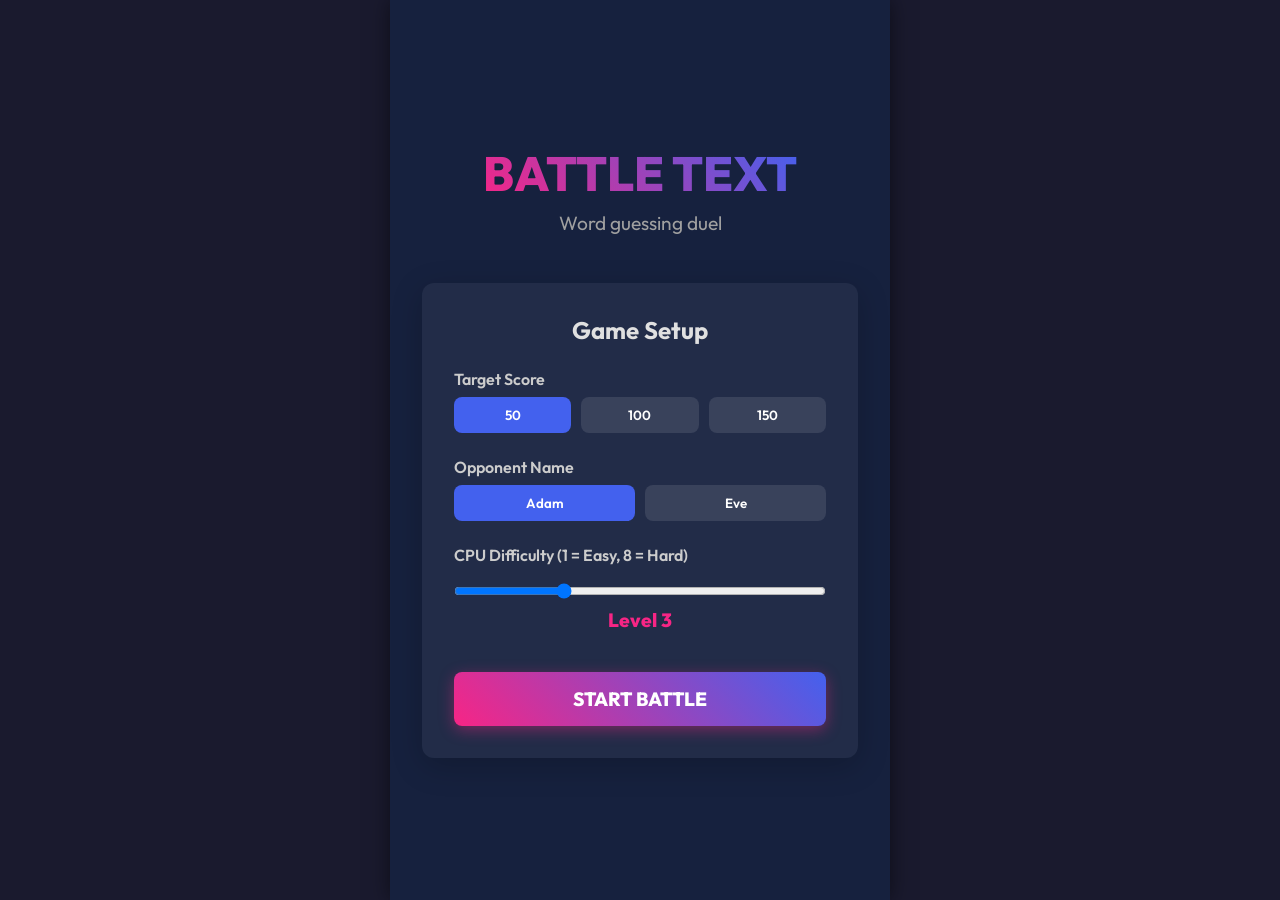
==== target/classes/static/index.html @ dd178e71 "Inital Commit" ====
<!DOCTYPE html>
<html lang="en">

<head>
    <meta charset="UTF-8">
    <meta name="viewport" content="width=device-width, initial-scale=1.0">
    <title>Battle Text</title>
    <link href="https://fonts.googleapis.com/css2?family=Outfit:wght@400;600;800&display=swap" rel="stylesheet">
    <link rel="stylesheet" href="style.css">
</head>

<body>
    <div id="app">
        <!-- Start Screen -->
        <div id="start-screen" class="screen current">
            <div class="logo-container">
                <h1>BATTLE TEXT</h1>
                <p>Word guessing duel</p>
            </div>

            <div class="settings-card">
                <h2>Game Setup</h2>
                <div class="setting-group">
                    <label>Target Score</label>
                    <div class="score-options">
                        <button class="score-btn active" data-score="50">50</button>
                        <button class="score-btn" data-score="100">100</button>
                        <button class="score-btn" data-score="150">150</button>
                    </div>
                </div>

                <div class="setting-group">
                    <label>Opponent Name</label>
                    <div class="score-options" id="cpu-options">
                        <button class="score-btn active" data-cpu="Adam">Adam</button>
                        <button class="score-btn" data-cpu="Eve">Eve</button>
                    </div>
                </div>

                <div class="setting-group">
                    <label>CPU Difficulty (1 = Easy, 8 = Hard)</label>
                    <input type="range" id="difficulty-slider" min="1" max="8" value="3">
                    <div class="difficulty-display">Level <span id="difficulty-value">3</span></div>
                </div>

                <button id="start-btn" class="primary-btn">START BATTLE</button>
            </div>
        </div>

        <!-- Game Screen -->
        <div id="game-screen" class="screen hidden">
            <!-- Top Nav -->
            <div class="top-nav">
                <button id="home-btn" class="nav-btn" title="Quit Game">🚪 Quit</button>
            </div>
            <!-- Header HUD -->
            <div class="game-header">
                <div class="player-hud human">
                    <div class="hud-avatar">👤 YOU</div>
                    <div class="hud-score" id="human-score">0</div>
                    <div class="hud-bar-container">
                        <div class="hud-bar" id="human-score-bar"></div>
                    </div>
                </div>
                <div class="vs-text">VS</div>
                <div class="player-hud cpu">
                    <div class="hud-avatar">🤖 <span id="cpu-name-display">CPU</span> (Lv <span
                            id="cpu-level-display">3</span>)</div>
                    <div class="hud-score" id="cpu-score">0</div>
                    <div class="hud-bar-container">
                        <div class="hud-bar" id="cpu-score-bar"></div>
                    </div>
                </div>
            </div>

            <!-- Chat / Play Area -->
            <div class="chat-area" id="chat-area">
                <div class="chat-placeholder">Game Started! Wait for CPU or make your first move.</div>
            </div>

            <!-- CPU Typing Indicator -->
            <div class="typing-indicator hidden" id="typing-indicator">
                <span id="typing-cpu-name">CPU</span> is typing<span>.</span><span>.</span><span>.</span>
            </div>

            <!-- Bottom Input Area -->
            <div class="input-area">
                <div class="timer-container" id="timer-container">
                    <div class="timer-bar" id="timer-bar"></div>
                </div>

                <div class="word-input-container">
                    <div class="required-letter" id="required-letter">?</div>
                    <input type="text" id="word-input" autocomplete="off" placeholder="Type your word here..." disabled>
                    <button id="submit-btn" disabled>SEND</button>
                </div>
                <div class="error-msg" id="error-msg"></div>
            </div>
        </div>

        <!-- Game Over Screen -->
        <div id="game-over-screen" class="screen hidden">
            <h1 id="game-over-title">YOU WIN!</h1>
            <p id="game-over-subtitle">Target score reached.</p>
            <div class="final-scores">
                <div class="score-box">
                    <div>YOU</div>
                    <div id="final-human-score" class="score-value">0</div>
                </div>
                <div class="score-box">
                    <div id="final-cpu-name">CPU</div>
                    <div id="final-cpu-score" class="score-value">0</div>
                </div>
            </div>
            <button id="restart-btn" class="primary-btn">PLAY AGAIN</button>
        </div>
    </div>

    <script src="app.js"></script>
</body>

</html>
---- target/classes/static/style.css ----
:root {
    --bg-color: #1a1a2e;
    --text-light: #e0e0e0;
    --primary-color: #f72585;
    /* Vibrant pink/red */
    --secondary-color: #4361ee;
    /* Vibrant blue */
    --accent-color: #4cc9f0;
    /* Light blue accent */
    --human-color: #4cc9f0;
    --cpu-color: #f72585;
    --box-bg: rgba(255, 255, 255, 0.05);
    --border-radius: 12px;
    --font-family: 'Outfit', sans-serif;
}

* {
    box-sizing: border-box;
    margin: 0;
    padding: 0;
}

body {
    font-family: var(--font-family);
    background-color: var(--bg-color);
    color: var(--text-light);
    display: flex;
    justify-content: center;
    align-items: center;
    height: 100vh;
    overflow: hidden;
}

#app {
    width: 100%;
    max-width: 500px;
    height: 100vh;
    background-color: #16213e;
    position: relative;
    box-shadow: 0 0 20px rgba(0, 0, 0, 0.5);
    display: flex;
    flex-direction: column;
}

.screen {
    position: absolute;
    top: 0;
    left: 0;
    width: 100%;
    height: 100%;
    display: flex;
    flex-direction: column;
    z-index: 10;
    background-color: #16213e;
    transition: opacity 0.3s ease, transform 0.3s ease;
}

.screen.hidden {
    opacity: 0;
    pointer-events: none;
    transform: scale(0.95);
    z-index: 1;
}

/* START SCREEN */
#start-screen {
    justify-content: center;
    align-items: center;
    padding: 2rem;
}

.logo-container {
    text-align: center;
    margin-bottom: 3rem;
}

.logo-container h1 {
    font-size: 3rem;
    font-weight: 800;
    color: #fff;
    text-transform: uppercase;
    background: linear-gradient(45deg, var(--primary-color), var(--secondary-color));
    -webkit-background-clip: text;
    -webkit-text-fill-color: transparent;
    margin-bottom: 0.5rem;
}

.logo-container p {
    font-size: 1.2rem;
    color: #a0a0a0;
}

.settings-card {
    background: var(--box-bg);
    border-radius: var(--border-radius);
    padding: 2rem;
    width: 100%;
    box-shadow: 0 8px 32px rgba(0, 0, 0, 0.2);
}

.settings-card h2 {
    margin-bottom: 1.5rem;
    text-align: center;
    font-size: 1.5rem;
}

.setting-group {
    margin-bottom: 1.5rem;
}

.setting-group label {
    display: block;
    margin-bottom: 0.5rem;
    font-weight: 600;
    color: #ccc;
}

.score-options {
    display: flex;
    gap: 10px;
}

.score-btn {
    flex: 1;
    padding: 10px;
    background: rgba(255, 255, 255, 0.1);
    border: none;
    color: white;
    font-family: var(--font-family);
    font-weight: 600;
    border-radius: 8px;
    cursor: pointer;
    transition: all 0.2s;
}

.score-btn.active,
.score-btn:hover {
    background: var(--secondary-color);
}

input[type="range"] {
    width: 100%;
    margin-top: 10px;
}

.difficulty-display {
    text-align: center;
    margin-top: 5px;
    font-weight: 800;
    font-size: 1.2rem;
    color: var(--primary-color);
}

.primary-btn {
    width: 100%;
    padding: 15px;
    background: linear-gradient(45deg, var(--primary-color), var(--secondary-color));
    color: white;
    border: none;
    border-radius: 8px;
    font-family: var(--font-family);
    font-weight: 800;
    font-size: 1.2rem;
    cursor: pointer;
    box-shadow: 0 4px 15px rgba(247, 37, 133, 0.4);
    transition: transform 0.2s, box-shadow 0.2s;
    margin-top: 1rem;
}

.primary-btn:hover {
    transform: translateY(-2px);
    box-shadow: 0 6px 20px rgba(247, 37, 133, 0.6);
}

/* GAME SCREEN */
#game-screen {
    display: flex;
    flex-direction: column;
}

.top-nav {
    padding: 10px 20px 0 20px;
    background: rgba(0, 0, 0, 0.2);
    display: flex;
    justify-content: flex-start;
}

.nav-btn {
    background: transparent;
    border: none;
    color: #ccc;
    font-size: 0.9rem;
    cursor: pointer;
    font-family: inherit;
    font-weight: 600;
    transition: color 0.2s;
    display: flex;
    align-items: center;
    gap: 5px;
}

.nav-btn:hover {
    color: #ef476f;
}

.game-header {
    display: flex;
    justify-content: space-between;
    align-items: center;
    padding: 15px 20px;
    background: rgba(0, 0, 0, 0.2);
    border-bottom: 1px solid rgba(255, 255, 255, 0.05);
}

.player-hud {
    width: 40%;
    text-align: center;
}

.player-hud.human {
    color: var(--human-color);
}

.player-hud.cpu {
    color: var(--cpu-color);
}

.hud-avatar {
    font-size: 0.9rem;
    font-weight: 600;
    margin-bottom: 5px;
    text-transform: uppercase;
}

.hud-score {
    font-size: 2.5rem;
    font-weight: 800;
    margin-bottom: 5px;
}

.hud-bar-container {
    width: 100%;
    height: 8px;
    background: rgba(255, 255, 255, 0.1);
    border-radius: 4px;
    overflow: hidden;
}

.hud-bar {
    height: 100%;
    width: 0%;
    transition: width 0.3s ease-out;
}

.human .hud-bar {
    background-color: var(--human-color);
    float: right;
}

.cpu .hud-bar {
    background-color: var(--cpu-color);
    float: left;
}

.vs-text {
    font-weight: 800;
    color: rgba(255, 255, 255, 0.3);
    font-size: 1.5rem;
}

/* CHAT AREA */
.chat-area {
    flex: 1;
    padding: 20px;
    overflow-y: auto;
    display: flex;
    flex-direction: column;
    gap: 15px;
}

.chat-placeholder {
    text-align: center;
    color: rgba(255, 255, 255, 0.3);
    margin: auto;
    font-weight: 600;
}

.chat-bubble-container {
    display: flex;
    width: 100%;
    animation: slideUp 0.3s ease forwards;
}

.chat-bubble-container.human {
    justify-content: flex-start;
}

.chat-bubble-container.cpu {
    justify-content: flex-end;
}

.chat-bubble {
    max-width: 80%;
    padding: 10px 15px;
    border-radius: 20px;
    position: relative;
    display: flex;
    align-items: baseline;
    gap: 10px;
}

.human .chat-bubble {
    background-color: var(--human-color);
    color: #000;
    border-bottom-left-radius: 5px;
}

.cpu .chat-bubble {
    background-color: var(--cpu-color);
    color: #fff;
    border-bottom-right-radius: 5px;
}

.word-text {
    font-size: 1.2rem;
    font-weight: 600;
}

.word-score {
    font-size: 0.9rem;
    font-weight: 800;
    opacity: 0.8;
}

.typing-indicator {
    padding: 10px 20px;
    font-size: 0.9rem;
    color: var(--text-light);
    opacity: 0.7;
    font-style: italic;
    transition: opacity 0.3s;
}

.typing-indicator.hidden {
    display: none;
}

.typing-indicator span {
    animation: blink 1.4s infinite reverse;
    animation-fill-mode: both;
}

.typing-indicator span:nth-child(2) {
    animation-delay: 0.2s;
}

.typing-indicator span:nth-child(3) {
    animation-delay: 0.4s;
}

/* INPUT AREA */
.input-area {
    padding: 15px 20px 25px;
    background: rgba(0, 0, 0, 0.3);
}

.timer-container {
    width: 100%;
    height: 6px;
    background: rgba(255, 255, 255, 0.1);
    border-radius: 3px;
    margin-bottom: 15px;
    overflow: hidden;
}

.timer-bar {
    height: 100%;
    width: 100%;
    background-color: #06d6a0;
    /* Green */
    transition: width 0.1s linear, background-color 0.3s;
}

.timer-bar.warning {
    background-color: #ffd166;
}

.timer-bar.danger {
    background-color: #ef476f;
}

.word-input-container {
    display: flex;
    gap: 10px;
}

.required-letter {
    width: 50px;
    height: 50px;
    background: #fff;
    color: #1a1a2e;
    font-size: 2rem;
    font-weight: 800;
    display: flex;
    justify-content: center;
    align-items: center;
    border-radius: 8px;
    text-transform: uppercase;
}

#word-input {
    flex: 1;
    border: none;
    border-radius: 8px;
    padding: 0 15px;
    font-size: 1.2rem;
    font-family: var(--font-family);
    outline: none;
    background: rgba(255, 255, 255, 0.1);
    color: white;
    text-transform: lowercase;
}

#word-input:focus {
    background: rgba(255, 255, 255, 0.15);
}

#word-input:disabled {
    opacity: 0.5;
    cursor: not-allowed;
}

#submit-btn {
    padding: 0 20px;
    background: var(--secondary-color);
    color: white;
    border: none;
    border-radius: 8px;
    font-weight: 800;
    cursor: pointer;
    font-family: var(--font-family);
    transition: background 0.2s;
}

#submit-btn:hover:not(:disabled) {
    background: #3a56d4;
}

#submit-btn:disabled {
    background: gray;
    opacity: 0.5;
    cursor: not-allowed;
}

.error-msg {
    color: #ff4d4d;
    font-size: 0.9rem;
    margin-top: 8px;
    min-height: 20px;
    text-align: center;
}

/* GAME OVER SCREEN */
#game-over-screen {
    justify-content: center;
    align-items: center;
    padding: 2rem;
    background: rgba(22, 33, 62, 0.95);
    backdrop-filter: blur(10px);
}

#game-over-title {
    font-size: 4rem;
    font-weight: 800;
    margin-bottom: 0.5rem;
    color: var(--primary-color);
}

#game-over-subtitle {
    font-size: 1.2rem;
    margin-bottom: 2rem;
}

.final-scores {
    display: flex;
    gap: 20px;
    margin-bottom: 3rem;
    width: 100%;
}

.score-box {
    flex: 1;
    background: var(--box-bg);
    padding: 20px;
    border-radius: var(--border-radius);
    text-align: center;
    font-weight: 600;
}

.score-value {
    font-size: 3rem;
    font-weight: 800;
    margin-top: 10px;
}

/* Animations */
@keyframes slideUp {
    from {
        opacity: 0;
        transform: translateY(20px);
    }

    to {
        opacity: 1;
        transform: translateY(0);
    }
}

@keyframes blink {
    0% {
        opacity: 0.2;
    }

    20% {
        opacity: 1;
    }

    100% {
        opacity: 0.2;
    }
}

/* Custom scrollbar */
::-webkit-scrollbar {
    width: 6px;
}

::-webkit-scrollbar-track {
    background: rgba(255, 255, 255, 0.05);
}

::-webkit-scrollbar-thumb {
    background: rgba(255, 255, 255, 0.2);
    border-radius: 10px;
}

::-webkit-scrollbar-thumb:hover {
    background: rgba(255, 255, 255, 0.3);
}
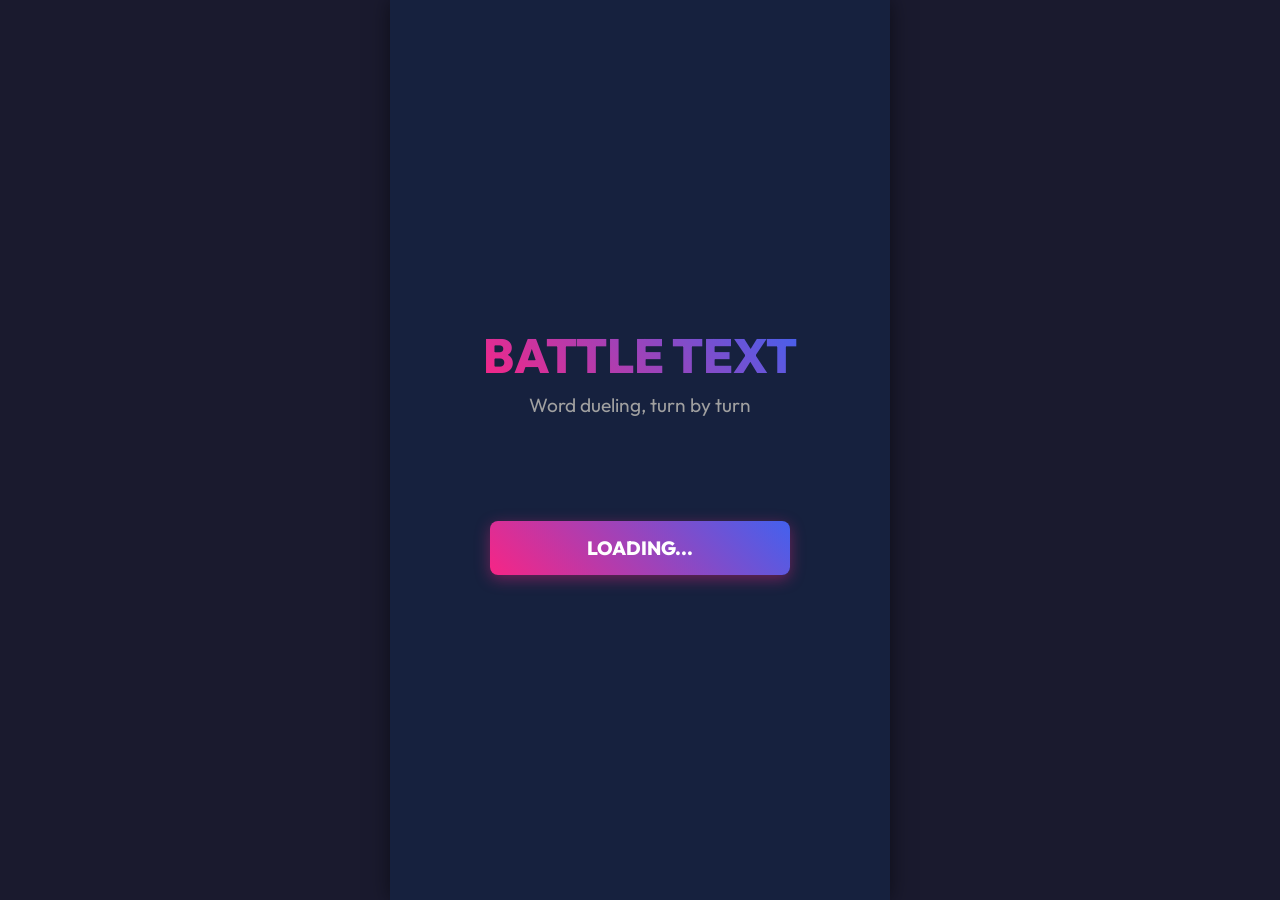
==== commit b4429625: "Updated UI, Increased Vocab of Dictionary" ====
--- a/target/classes/static/index.html
+++ b/target/classes/static/index.html
@@ -1,6 +1,5 @@
 <!DOCTYPE html>
 <html lang="en">
-
 <head>
     <meta charset="UTF-8">
     <meta name="viewport" content="width=device-width, initial-scale=1.0">
@@ -8,50 +7,41 @@
     <link href="https://fonts.googleapis.com/css2?family=Outfit:wght@400;600;800&display=swap" rel="stylesheet">
     <link rel="stylesheet" href="style.css">
 </head>
-
 <body>
     <div id="app">
-        <!-- Start Screen -->
-        <div id="start-screen" class="screen current">
-            <div class="logo-container">
-                <h1>BATTLE TEXT</h1>
-                <p>Word guessing duel</p>
-            </div>
 
-            <div class="settings-card">
-                <h2>Game Setup</h2>
-                <div class="setting-group">
-                    <label>Target Score</label>
-                    <div class="score-options">
-                        <button class="score-btn active" data-score="50">50</button>
-                        <button class="score-btn" data-score="100">100</button>
-                        <button class="score-btn" data-score="150">150</button>
-                    </div>
+        <!-- ========== HOME SCREEN ========== -->
+        <div id="home-screen" class="screen current">
+            <div class="home-center">
+                <div class="logo-container">
+                    <h1>BATTLE TEXT</h1>
+                    <p>Word dueling, turn by turn</p>
                 </div>
-
-                <div class="setting-group">
-                    <label>Opponent Name</label>
-                    <div class="score-options" id="cpu-options">
-                        <button class="score-btn active" data-cpu="Adam">Adam</button>
-                        <button class="score-btn" data-cpu="Eve">Eve</button>
-                    </div>
-                </div>
-
-                <div class="setting-group">
-                    <label>CPU Difficulty (1 = Easy, 8 = Hard)</label>
-                    <input type="range" id="difficulty-slider" min="1" max="8" value="3">
-                    <div class="difficulty-display">Level <span id="difficulty-value">3</span></div>
-                </div>
-
-                <button id="start-btn" class="primary-btn">START BATTLE</button>
+                <button id="play-btn" class="primary-btn home-play-btn" disabled>LOADING...</button>
             </div>
         </div>
 
-        <!-- Game Screen -->
+        <!-- ========== BOT SELECTION SCREEN ========== -->
+        <div id="bot-screen" class="screen hidden">
+            <div class="bot-screen-header">
+                <button class="nav-btn back-btn" id="back-to-home-btn">← Back</button>
+                <h2>Choose Your Opponent</h2>
+                <div></div><!-- spacer for flex alignment -->
+            </div>
+
+            <div class="bot-screen-body">
+                <div id="bot-cards" class="bot-cards">
+                    <div class="bot-loading">Loading opponents…</div>
+                </div>
+            </div>
+        </div>
+
+        <!-- ========== GAME SCREEN ========== -->
         <div id="game-screen" class="screen hidden">
             <!-- Top Nav -->
             <div class="top-nav">
                 <button id="home-btn" class="nav-btn" title="Quit Game">🚪 Quit</button>
+                <div id="gimmick-banner" class="gimmick-banner hidden"></div>
             </div>
             <!-- Header HUD -->
             <div class="game-header">
@@ -64,8 +54,7 @@
                 </div>
                 <div class="vs-text">VS</div>
                 <div class="player-hud cpu">
-                    <div class="hud-avatar">🤖 <span id="cpu-name-display">CPU</span> (Lv <span
-                            id="cpu-level-display">3</span>)</div>
+                    <div class="hud-avatar">🤖 <span id="cpu-name-display">CPU</span></div>
                     <div class="hud-score" id="cpu-score">0</div>
                     <div class="hud-bar-container">
                         <div class="hud-bar" id="cpu-score-bar"></div>
@@ -98,7 +87,7 @@
             </div>
         </div>
 
-        <!-- Game Over Screen -->
+        <!-- ========== GAME OVER SCREEN ========== -->
         <div id="game-over-screen" class="screen hidden">
             <h1 id="game-over-title">YOU WIN!</h1>
             <p id="game-over-subtitle">Target score reached.</p>
@@ -114,9 +103,9 @@
             </div>
             <button id="restart-btn" class="primary-btn">PLAY AGAIN</button>
         </div>
+
     </div>
 
     <script src="app.js"></script>
 </body>
-
 </html>
--- a/target/classes/static/style.css
+++ b/target/classes/static/style.css
@@ -62,11 +62,62 @@
     z-index: 1;
 }
 
-/* START SCREEN */
-#start-screen {
+/* HOME SCREEN */
+#home-screen {
     justify-content: center;
     align-items: center;
     padding: 2rem;
+}
+
+.home-center {
+    display: flex;
+    flex-direction: column;
+    align-items: center;
+    gap: 2.5rem;
+    width: 100%;
+}
+
+.home-play-btn {
+    max-width: 300px;
+}
+
+/* BOT SELECTION SCREEN */
+#bot-screen {
+    display: flex;
+    flex-direction: column;
+    overflow: hidden;
+}
+
+.bot-screen-header {
+    display: flex;
+    align-items: center;
+    justify-content: space-between;
+    padding: 16px 20px;
+    background: rgba(0, 0, 0, 0.3);
+    border-bottom: 1px solid rgba(255, 255, 255, 0.06);
+    flex-shrink: 0;
+}
+
+.bot-screen-header h2 {
+    font-size: 1.1rem;
+    font-weight: 700;
+}
+
+.back-btn {
+    font-size: 0.9rem;
+    color: #aaa;
+}
+
+.back-btn:hover {
+    color: var(--accent-color);
+}
+
+.bot-screen-body {
+    flex: 1;
+    overflow-y: auto;
+    padding: 20px;
+    display: flex;
+    flex-direction: column;
 }
 
 .logo-container {
@@ -151,6 +202,148 @@
     color: var(--primary-color);
 }
 
+/* Bot Cards */
+.bot-cards {
+    display: flex;
+    flex-direction: column;
+    gap: 14px;
+}
+
+.bot-loading {
+    color: #888;
+    font-size: 0.9rem;
+    text-align: center;
+    padding: 10px 0;
+}
+
+.bot-card {
+    background: rgba(255, 255, 255, 0.05);
+    border: 1px solid rgba(255, 255, 255, 0.1);
+    border-radius: 12px;
+    overflow: hidden;
+    transition: border-color 0.2s;
+}
+
+.bot-card.selected {
+    border-color: var(--secondary-color);
+}
+
+.bot-card-header {
+    display: flex;
+    align-items: center;
+    gap: 12px;
+    padding: 12px 16px;
+    cursor: pointer;
+    user-select: none;
+}
+
+.bot-card-header:hover {
+    background: rgba(255, 255, 255, 0.05);
+}
+
+.bot-avatar {
+    font-size: 1.5rem;
+}
+
+.bot-info {
+    flex: 1;
+}
+
+.bot-name {
+    font-weight: 800;
+    font-size: 1rem;
+    color: #fff;
+}
+
+.bot-desc {
+    font-size: 0.78rem;
+    color: #aaa;
+    margin-top: 2px;
+}
+
+.bot-expand-icon {
+    color: #888;
+    font-size: 0.8rem;
+    transition: transform 0.2s;
+}
+
+.bot-card.open .bot-expand-icon {
+    transform: rotate(180deg);
+}
+
+.bot-levels {
+    display: none;
+    padding: 8px 16px 14px;
+    gap: 8px;
+    flex-direction: column;
+}
+
+.bot-card.open .bot-levels {
+    display: flex;
+}
+
+.level-btn {
+    display: flex;
+    justify-content: space-between;
+    align-items: center;
+    padding: 10px 14px;
+    background: rgba(255, 255, 255, 0.06);
+    border: 1px solid rgba(255, 255, 255, 0.08);
+    border-radius: 8px;
+    cursor: pointer;
+    color: #ddd;
+    font-family: var(--font-family);
+    font-size: 0.85rem;
+    transition: all 0.2s;
+    text-align: left;
+    width: 100%;
+}
+
+.level-btn:hover {
+    background: rgba(255, 255, 255, 0.12);
+    border-color: rgba(255, 255, 255, 0.2);
+}
+
+.level-btn.active {
+    background: var(--secondary-color);
+    border-color: var(--secondary-color);
+    color: #fff;
+}
+
+.level-name {
+    font-weight: 700;
+}
+
+.level-desc {
+    font-size: 0.75rem;
+    color: rgba(255, 255, 255, 0.7);
+    margin-top: 2px;
+}
+
+.level-gimmick-badge {
+    font-size: 0.7rem;
+    background: rgba(255, 255, 255, 0.15);
+    padding: 2px 7px;
+    border-radius: 20px;
+    white-space: nowrap;
+    margin-left: 8px;
+    flex-shrink: 0;
+}
+
+.level-btn.active .level-gimmick-badge {
+    background: rgba(255, 255, 255, 0.25);
+}
+
+/* Gimmick Banner in game screen */
+.gimmick-banner {
+    flex: 1;
+    text-align: right;
+    font-size: 0.78rem;
+    font-weight: 600;
+    color: var(--primary-color);
+    padding: 2px 0;
+}
+
 .primary-btn {
     width: 100%;
     padding: 15px;
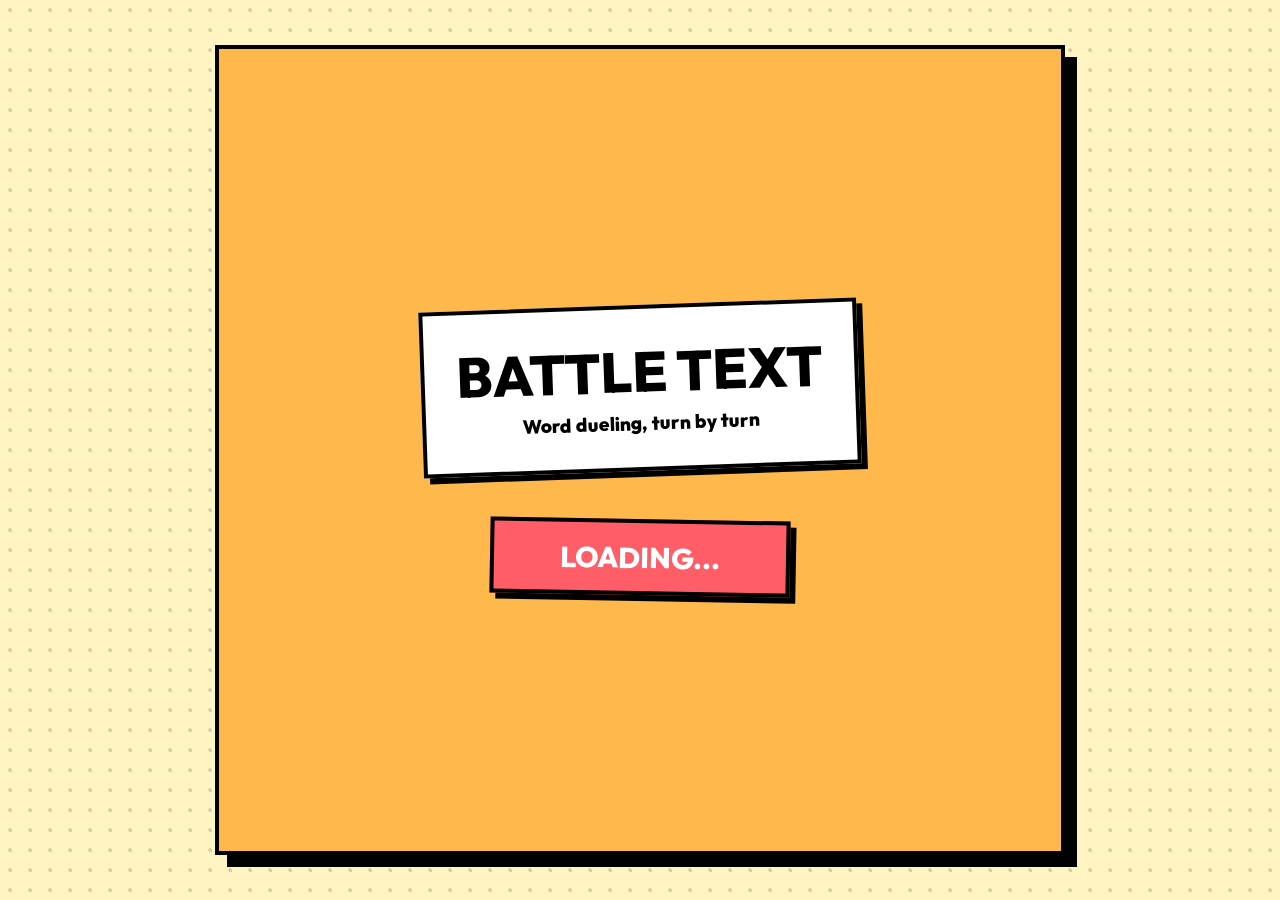
==== commit d36eb995: "New ui and animations" ====
--- a/target/classes/static/index.html
+++ b/target/classes/static/index.html
@@ -1,5 +1,6 @@
 <!DOCTYPE html>
 <html lang="en">
+
 <head>
     <meta charset="UTF-8">
     <meta name="viewport" content="width=device-width, initial-scale=1.0">
@@ -7,6 +8,7 @@
     <link href="https://fonts.googleapis.com/css2?family=Outfit:wght@400;600;800&display=swap" rel="stylesheet">
     <link rel="stylesheet" href="style.css">
 </head>
+
 <body>
     <div id="app">
 
@@ -108,4 +110,5 @@
 
     <script src="app.js"></script>
 </body>
+
 </html>
--- a/target/classes/static/style.css
+++ b/target/classes/static/style.css
@@ -1,16 +1,16 @@
 :root {
-    --bg-color: #1a1a2e;
-    --text-light: #e0e0e0;
-    --primary-color: #f72585;
-    /* Vibrant pink/red */
-    --secondary-color: #4361ee;
-    /* Vibrant blue */
-    --accent-color: #4cc9f0;
-    /* Light blue accent */
-    --human-color: #4cc9f0;
-    --cpu-color: #f72585;
-    --box-bg: rgba(255, 255, 255, 0.05);
-    --border-radius: 12px;
+    --bg-color: #f4f4f0;
+    --text-main: #000;
+    --border-black: #000;
+    --primary-color: #FF5D67;
+    --secondary-color: #A459D1;
+    --accent-color: #FFB84C;
+    --human-color: #2BD3E1;
+    --cpu-color: #5DFFBE;
+    --box-bg: #fff;
+    --brutal-border: 4px solid var(--border-black);
+    --brutal-shadow: 6px 6px 0px var(--border-black);
+    --brutal-shadow-hover: 2px 2px 0px var(--border-black);
     --font-family: 'Outfit', sans-serif;
 }
 
@@ -22,8 +22,11 @@
 
 body {
     font-family: var(--font-family);
-    background-color: var(--bg-color);
-    color: var(--text-light);
+    background-color: #FFF5C2;
+    background-image: radial-gradient(rgba(0, 0, 0, 0.15) 15%, transparent 15%);
+    background-size: 20px 20px;
+    background-position: 0 0, 10px 10px;
+    color: var(--text-main);
     display: flex;
     justify-content: center;
     align-items: center;
@@ -33,13 +36,15 @@
 
 #app {
     width: 100%;
-    max-width: 500px;
-    height: 100vh;
-    background-color: #16213e;
+    max-width: 850px;
+    height: 90vh;
+    background-color: var(--bg-color);
     position: relative;
-    box-shadow: 0 0 20px rgba(0, 0, 0, 0.5);
+    border: var(--brutal-border);
+    box-shadow: 12px 12px 0 var(--border-black);
     display: flex;
     flex-direction: column;
+    overflow: hidden;
 }
 
 .screen {
@@ -51,7 +56,7 @@
     display: flex;
     flex-direction: column;
     z-index: 10;
-    background-color: #16213e;
+    background-color: var(--bg-color);
     transition: opacity 0.3s ease, transform 0.3s ease;
 }
 
@@ -67,49 +72,86 @@
     justify-content: center;
     align-items: center;
     padding: 2rem;
+    background-color: var(--accent-color);
 }
 
 .home-center {
     display: flex;
     flex-direction: column;
     align-items: center;
-    gap: 2.5rem;
-    width: 100%;
+    gap: 3rem;
+    width: 100%;
+}
+
+.logo-container {
+    text-align: center;
+    background: #fff;
+    padding: 2rem;
+    border: var(--brutal-border);
+    box-shadow: var(--brutal-shadow);
+    transform: rotate(-2deg);
+}
+
+.logo-container h1 {
+    font-size: 3.5rem;
+    font-weight: 800;
+    color: var(--text-main);
+    text-transform: uppercase;
+    line-height: 1.1;
+    margin-bottom: 0.5rem;
+}
+
+.logo-container p {
+    font-size: 1.2rem;
+    font-weight: 800;
+    color: var(--text-main);
 }
 
 .home-play-btn {
     max-width: 300px;
+    font-size: 1.8rem !important;
+    padding: 1rem 3rem !important;
+    transform: rotate(1deg);
+    background-color: var(--primary-color) !important;
 }
 
 /* BOT SELECTION SCREEN */
 #bot-screen {
-    display: flex;
-    flex-direction: column;
-    overflow: hidden;
+    background-color: var(--cpu-color);
 }
 
 .bot-screen-header {
     display: flex;
     align-items: center;
     justify-content: space-between;
-    padding: 16px 20px;
-    background: rgba(0, 0, 0, 0.3);
-    border-bottom: 1px solid rgba(255, 255, 255, 0.06);
+    padding: 20px;
+    background: #fff;
+    border-bottom: var(--brutal-border);
     flex-shrink: 0;
 }
 
 .bot-screen-header h2 {
-    font-size: 1.1rem;
-    font-weight: 700;
+    font-size: 1.3rem;
+    font-weight: 800;
+    color: var(--text-main);
+    text-transform: uppercase;
 }
 
 .back-btn {
-    font-size: 0.9rem;
-    color: #aaa;
+    font-size: 1rem;
+    font-weight: 800;
+    color: var(--text-main);
+    background: var(--accent-color);
+    padding: 5px 15px;
+    border: 3px solid var(--text-main);
+    box-shadow: 3px 3px 0 var(--text-main);
+    transition: all 0.1s;
+    cursor: pointer;
 }
 
 .back-btn:hover {
-    color: var(--accent-color);
+    transform: translate(2px, 2px);
+    box-shadow: 1px 1px 0 var(--text-main);
 }
 
 .bot-screen-body {
@@ -120,129 +162,74 @@
     flex-direction: column;
 }
 
-.logo-container {
+.bot-cards {
+    display: flex;
+    flex-direction: column;
+    gap: 20px;
+}
+
+.bot-loading {
+    color: var(--text-main);
+    font-size: 1.2rem;
+    font-weight: 800;
     text-align: center;
-    margin-bottom: 3rem;
-}
-
-.logo-container h1 {
-    font-size: 3rem;
-    font-weight: 800;
-    color: #fff;
-    text-transform: uppercase;
-    background: linear-gradient(45deg, var(--primary-color), var(--secondary-color));
-    -webkit-background-clip: text;
-    -webkit-text-fill-color: transparent;
-    margin-bottom: 0.5rem;
-}
-
-.logo-container p {
-    font-size: 1.2rem;
-    color: #a0a0a0;
-}
-
-.settings-card {
-    background: var(--box-bg);
-    border-radius: var(--border-radius);
-    padding: 2rem;
-    width: 100%;
-    box-shadow: 0 8px 32px rgba(0, 0, 0, 0.2);
-}
-
-.settings-card h2 {
-    margin-bottom: 1.5rem;
-    text-align: center;
-    font-size: 1.5rem;
-}
-
-.setting-group {
-    margin-bottom: 1.5rem;
-}
-
-.setting-group label {
-    display: block;
-    margin-bottom: 0.5rem;
-    font-weight: 600;
-    color: #ccc;
-}
-
-.score-options {
-    display: flex;
-    gap: 10px;
-}
-
-.score-btn {
-    flex: 1;
-    padding: 10px;
-    background: rgba(255, 255, 255, 0.1);
-    border: none;
-    color: white;
-    font-family: var(--font-family);
-    font-weight: 600;
-    border-radius: 8px;
-    cursor: pointer;
-    transition: all 0.2s;
-}
-
-.score-btn.active,
-.score-btn:hover {
+    padding: 20px 0;
+    background: #fff;
+    border: var(--brutal-border);
+    box-shadow: var(--brutal-shadow);
+}
+
+.bot-card {
+    background: #fff;
+    border: var(--brutal-border);
+    box-shadow: var(--brutal-shadow);
+    transition: transform 0.1s, box-shadow 0.1s;
+    margin-bottom: 5px;
+}
+
+.bot-card[data-bot="Adam"] {
+    border-left: 8px solid var(--primary-color);
+}
+
+.bot-card[data-bot="Eve"] {
+    border-left: 8px solid var(--secondary-color);
+}
+
+.bot-card[data-bot="Adam"] .bot-avatar {
+    background: var(--primary-color);
+}
+
+.bot-card[data-bot="Eve"] .bot-avatar {
     background: var(--secondary-color);
 }
 
-input[type="range"] {
-    width: 100%;
-    margin-top: 10px;
-}
-
-.difficulty-display {
-    text-align: center;
-    margin-top: 5px;
-    font-weight: 800;
-    font-size: 1.2rem;
-    color: var(--primary-color);
-}
-
-/* Bot Cards */
-.bot-cards {
-    display: flex;
-    flex-direction: column;
-    gap: 14px;
-}
-
-.bot-loading {
-    color: #888;
-    font-size: 0.9rem;
-    text-align: center;
-    padding: 10px 0;
-}
-
-.bot-card {
-    background: rgba(255, 255, 255, 0.05);
-    border: 1px solid rgba(255, 255, 255, 0.1);
-    border-radius: 12px;
-    overflow: hidden;
-    transition: border-color 0.2s;
-}
-
 .bot-card.selected {
-    border-color: var(--secondary-color);
+    background: var(--accent-color);
 }
 
 .bot-card-header {
     display: flex;
     align-items: center;
-    gap: 12px;
-    padding: 12px 16px;
-    cursor: pointer;
+    gap: 15px;
+    padding: 15px;
     user-select: none;
-}
-
-.bot-card-header:hover {
-    background: rgba(255, 255, 255, 0.05);
+    border-bottom: 3px solid transparent;
+}
+
+.bot-card.open .bot-card-header {
+    border-bottom: var(--brutal-border);
 }
 
 .bot-avatar {
-    font-size: 1.5rem;
+    font-size: 2rem;
+    background: var(--primary-color);
+    width: 60px;
+    height: 60px;
+    display: flex;
+    justify-content: center;
+    align-items: center;
+    border: var(--brutal-border);
+    border-radius: 50%;
 }
 
 .bot-info {
@@ -251,31 +238,55 @@
 
 .bot-name {
     font-weight: 800;
-    font-size: 1rem;
-    color: #fff;
+    font-size: 1.4rem;
+    color: var(--text-main);
+    text-transform: uppercase;
 }
 
 .bot-desc {
-    font-size: 0.78rem;
-    color: #aaa;
-    margin-top: 2px;
-}
-
-.bot-expand-icon {
-    color: #888;
-    font-size: 0.8rem;
+    font-size: 0.9rem;
+    font-weight: 800;
+    color: #444;
+    margin-top: 4px;
+}
+
+.bot-expand-icon, .bot-toggle-btn {
+    font-size: 1.5rem;
+    font-weight: 800;
     transition: transform 0.2s;
 }
 
-.bot-card.open .bot-expand-icon {
+.bot-toggle-btn {
+    background: var(--bg-color);
+    border: 3px solid var(--text-main);
+    padding: 5px 12px;
+    cursor: pointer;
+    font-family: var(--font-family);
+    box-shadow: 2px 2px 0 var(--text-main);
+}
+
+.bot-toggle-btn:hover {
+    background: var(--human-color);
+    transform: translate(1px, 1px);
+    box-shadow: 1px 1px 0 var(--text-main);
+}
+
+.bot-toggle-btn:active {
+    transform: translate(3px, 3px);
+    box-shadow: none;
+}
+
+.bot-card.open .bot-expand-icon, .bot-card.open .bot-toggle-btn {
     transform: rotate(180deg);
 }
 
 .bot-levels {
     display: none;
-    padding: 8px 16px 14px;
-    gap: 8px;
+    padding: 15px;
+    gap: 12px;
     flex-direction: column;
+    background: #f4f4f0;
+    border-top: var(--brutal-border);
 }
 
 .bot-card.open .bot-levels {
@@ -286,156 +297,156 @@
     display: flex;
     justify-content: space-between;
     align-items: center;
-    padding: 10px 14px;
-    background: rgba(255, 255, 255, 0.06);
-    border: 1px solid rgba(255, 255, 255, 0.08);
-    border-radius: 8px;
+    padding: 12px 15px;
+    background: #fff;
+    border: var(--brutal-border);
+    box-shadow: 4px 4px 0 var(--text-main);
     cursor: pointer;
-    color: #ddd;
+    color: var(--text-main);
     font-family: var(--font-family);
-    font-size: 0.85rem;
-    transition: all 0.2s;
+    transition: all 0.1s;
     text-align: left;
     width: 100%;
 }
 
 .level-btn:hover {
-    background: rgba(255, 255, 255, 0.12);
-    border-color: rgba(255, 255, 255, 0.2);
+    transform: translate(2px, 2px);
+    box-shadow: 2px 2px 0 var(--text-main);
+    background: var(--human-color);
 }
 
 .level-btn.active {
     background: var(--secondary-color);
-    border-color: var(--secondary-color);
     color: #fff;
+    transform: translate(4px, 4px);
+    box-shadow: none;
 }
 
 .level-name {
-    font-weight: 700;
+    font-weight: 800;
+    font-size: 1.1rem;
+    text-transform: uppercase;
 }
 
 .level-desc {
-    font-size: 0.75rem;
-    color: rgba(255, 255, 255, 0.7);
-    margin-top: 2px;
+    font-size: 0.85rem;
+    font-weight: 800;
+    margin-top: 4px;
+}
+
+.level-btn.active .level-desc {
+    color: #eee;
 }
 
 .level-gimmick-badge {
-    font-size: 0.7rem;
-    background: rgba(255, 255, 255, 0.15);
-    padding: 2px 7px;
-    border-radius: 20px;
+    font-size: 0.8rem;
+    font-weight: 800;
+    background: var(--accent-color);
+    color: var(--text-main);
+    padding: 4px 8px;
+    border: 2px solid var(--text-main);
     white-space: nowrap;
-    margin-left: 8px;
+    margin-left: 10px;
     flex-shrink: 0;
-}
-
-.level-btn.active .level-gimmick-badge {
-    background: rgba(255, 255, 255, 0.25);
-}
-
-/* Gimmick Banner in game screen */
-.gimmick-banner {
-    flex: 1;
-    text-align: right;
-    font-size: 0.78rem;
-    font-weight: 600;
-    color: var(--primary-color);
-    padding: 2px 0;
-}
-
-.primary-btn {
-    width: 100%;
-    padding: 15px;
-    background: linear-gradient(45deg, var(--primary-color), var(--secondary-color));
-    color: white;
-    border: none;
-    border-radius: 8px;
-    font-family: var(--font-family);
-    font-weight: 800;
-    font-size: 1.2rem;
-    cursor: pointer;
-    box-shadow: 0 4px 15px rgba(247, 37, 133, 0.4);
-    transition: transform 0.2s, box-shadow 0.2s;
-    margin-top: 1rem;
-}
-
-.primary-btn:hover {
-    transform: translateY(-2px);
-    box-shadow: 0 6px 20px rgba(247, 37, 133, 0.6);
+    text-transform: uppercase;
 }
 
 /* GAME SCREEN */
 #game-screen {
-    display: flex;
-    flex-direction: column;
+    background-color: var(--bg-color);
 }
 
 .top-nav {
-    padding: 10px 20px 0 20px;
-    background: rgba(0, 0, 0, 0.2);
-    display: flex;
-    justify-content: flex-start;
+    padding: 15px 20px;
+    background: #fff;
+    border-bottom: var(--brutal-border);
+    display: flex;
+    justify-content: space-between;
+    align-items: center;
 }
 
 .nav-btn {
-    background: transparent;
-    border: none;
-    color: #ccc;
-    font-size: 0.9rem;
+    background: var(--primary-color);
+    border: 3px solid var(--text-main);
+    box-shadow: 3px 3px 0 var(--text-main);
+    color: #fff;
+    font-size: 1rem;
+    padding: 6px 14px;
     cursor: pointer;
     font-family: inherit;
-    font-weight: 600;
-    transition: color 0.2s;
+    font-weight: 800;
+    text-transform: uppercase;
+    transition: all 0.1s;
     display: flex;
     align-items: center;
     gap: 5px;
 }
 
 .nav-btn:hover {
-    color: #ef476f;
+    transform: translate(2px, 2px);
+    box-shadow: 1px 1px 0 var(--text-main);
+}
+
+.gimmick-banner {
+    font-size: 0.9rem;
+    font-weight: 800;
+    color: var(--text-main);
+    background: var(--accent-color);
+    padding: 4px 10px;
+    border: 2px solid var(--text-main);
+    text-transform: uppercase;
+}
+
+.gimmick-banner.hidden {
+    display: none;
 }
 
 .game-header {
     display: flex;
     justify-content: space-between;
     align-items: center;
-    padding: 15px 20px;
-    background: rgba(0, 0, 0, 0.2);
-    border-bottom: 1px solid rgba(255, 255, 255, 0.05);
+    padding: 20px;
+    background: var(--bg-color);
+    border-bottom: var(--brutal-border);
 }
 
 .player-hud {
-    width: 40%;
+    width: 42%;
     text-align: center;
+    background: #fff;
+    border: var(--brutal-border);
+    box-shadow: 4px 4px 0 var(--text-main);
+    padding: 10px;
 }
 
 .player-hud.human {
-    color: var(--human-color);
+    background-color: var(--human-color);
 }
 
 .player-hud.cpu {
-    color: var(--cpu-color);
+    background-color: var(--secondary-color);
+    color: #fff;
 }
 
 .hud-avatar {
-    font-size: 0.9rem;
-    font-weight: 600;
+    font-size: 1rem;
+    font-weight: 800;
     margin-bottom: 5px;
     text-transform: uppercase;
 }
 
 .hud-score {
-    font-size: 2.5rem;
+    font-size: 3rem;
     font-weight: 800;
     margin-bottom: 5px;
+    line-height: 1;
 }
 
 .hud-bar-container {
     width: 100%;
-    height: 8px;
-    background: rgba(255, 255, 255, 0.1);
-    border-radius: 4px;
+    height: 12px;
+    background: #fff;
+    border: 2px solid var(--text-main);
     overflow: hidden;
 }
 
@@ -446,19 +457,20 @@
 }
 
 .human .hud-bar {
-    background-color: var(--human-color);
+    background-color: var(--text-main);
     float: right;
 }
 
 .cpu .hud-bar {
-    background-color: var(--cpu-color);
+    background-color: var(--accent-color);
     float: left;
 }
 
 .vs-text {
     font-weight: 800;
-    color: rgba(255, 255, 255, 0.3);
-    font-size: 1.5rem;
+    color: var(--text-main);
+    font-size: 2rem;
+    text-shadow: 2px 2px 0 #fff;
 }
 
 /* CHAT AREA */
@@ -468,14 +480,20 @@
     overflow-y: auto;
     display: flex;
     flex-direction: column;
-    gap: 15px;
+    gap: 20px;
+    background-color: var(--bg-color);
 }
 
 .chat-placeholder {
     text-align: center;
-    color: rgba(255, 255, 255, 0.3);
+    color: var(--text-main);
     margin: auto;
-    font-weight: 600;
+    font-weight: 800;
+    background: #fff;
+    padding: 15px 25px;
+    border: var(--brutal-border);
+    box-shadow: var(--brutal-shadow);
+    transform: rotate(1deg);
 }
 
 .chat-bubble-container {
@@ -494,44 +512,53 @@
 
 .chat-bubble {
     max-width: 80%;
-    padding: 10px 15px;
-    border-radius: 20px;
+    padding: 12px 20px;
     position: relative;
     display: flex;
     align-items: baseline;
-    gap: 10px;
+    gap: 12px;
+    border: var(--brutal-border);
+    box-shadow: 4px 4px 0 var(--text-main);
 }
 
 .human .chat-bubble {
     background-color: var(--human-color);
-    color: #000;
-    border-bottom-left-radius: 5px;
+    color: var(--text-main);
 }
 
 .cpu .chat-bubble {
-    background-color: var(--cpu-color);
+    background-color: var(--secondary-color);
     color: #fff;
-    border-bottom-right-radius: 5px;
 }
 
 .word-text {
-    font-size: 1.2rem;
-    font-weight: 600;
+    font-size: 1.5rem;
+    font-weight: 800;
+    text-transform: uppercase;
 }
 
 .word-score {
-    font-size: 0.9rem;
-    font-weight: 800;
-    opacity: 0.8;
+    font-size: 1rem;
+    font-weight: 800;
+    background: #fff;
+    color: var(--text-main);
+    padding: 2px 6px;
+    border: 2px solid var(--text-main);
 }
 
 .typing-indicator {
     padding: 10px 20px;
-    font-size: 0.9rem;
-    color: var(--text-light);
-    opacity: 0.7;
-    font-style: italic;
-    transition: opacity 0.3s;
+    font-size: 1rem;
+    font-weight: 800;
+    color: var(--text-main);
+    background: #fff;
+    border: var(--brutal-border);
+    display: inline-block;
+    align-self: flex-start;
+    margin-top: -10px;
+    margin-left: 20px;
+    margin-bottom: 20px;
+    box-shadow: 4px 4px 0 var(--text-main);
 }
 
 .typing-indicator.hidden {
@@ -539,8 +566,7 @@
 }
 
 .typing-indicator span {
-    animation: blink 1.4s infinite reverse;
-    animation-fill-mode: both;
+    animation: blink 1.4s infinite;
 }
 
 .typing-indicator span:nth-child(2) {
@@ -553,104 +579,123 @@
 
 /* INPUT AREA */
 .input-area {
-    padding: 15px 20px 25px;
-    background: rgba(0, 0, 0, 0.3);
+    padding: 20px;
+    background: #fff;
+    border-top: var(--brutal-border);
 }
 
 .timer-container {
     width: 100%;
-    height: 6px;
-    background: rgba(255, 255, 255, 0.1);
-    border-radius: 3px;
+    height: 12px;
+    background: #eee;
+    border: 2px solid var(--text-main);
     margin-bottom: 15px;
-    overflow: hidden;
 }
 
 .timer-bar {
     height: 100%;
     width: 100%;
-    background-color: #06d6a0;
-    /* Green */
+    background-color: var(--cpu-color);
     transition: width 0.1s linear, background-color 0.3s;
 }
 
 .timer-bar.warning {
-    background-color: #ffd166;
+    background-color: var(--accent-color);
 }
 
 .timer-bar.danger {
-    background-color: #ef476f;
+    background-color: var(--primary-color);
 }
 
 .word-input-container {
     display: flex;
-    gap: 10px;
+    gap: 12px;
 }
 
 .required-letter {
-    width: 50px;
-    height: 50px;
-    background: #fff;
-    color: #1a1a2e;
-    font-size: 2rem;
+    width: 60px;
+    height: 60px;
+    background: var(--accent-color);
+    color: var(--text-main);
+    font-size: 2.2rem;
     font-weight: 800;
     display: flex;
     justify-content: center;
     align-items: center;
-    border-radius: 8px;
+    border: var(--brutal-border);
+    box-shadow: 4px 4px 0 var(--text-main);
     text-transform: uppercase;
 }
 
 #word-input {
     flex: 1;
-    border: none;
-    border-radius: 8px;
+    border: var(--brutal-border);
     padding: 0 15px;
-    font-size: 1.2rem;
+    font-size: 1.5rem;
+    font-weight: 800;
     font-family: var(--font-family);
     outline: none;
-    background: rgba(255, 255, 255, 0.1);
-    color: white;
-    text-transform: lowercase;
+    background: var(--bg-color);
+    color: var(--text-main);
+    text-transform: uppercase;
+    box-shadow: inset 4px 4px 0 rgba(0, 0, 0, 0.05);
 }
 
 #word-input:focus {
-    background: rgba(255, 255, 255, 0.15);
+    background: #fff;
 }
 
 #word-input:disabled {
-    opacity: 0.5;
+    background: #ccc;
     cursor: not-allowed;
 }
 
 #submit-btn {
-    padding: 0 20px;
-    background: var(--secondary-color);
-    color: white;
-    border: none;
-    border-radius: 8px;
-    font-weight: 800;
+    padding: 0 25px;
+    background: var(--primary-color);
+    color: #fff;
+    border: var(--brutal-border);
+    box-shadow: var(--brutal-shadow);
+    font-weight: 800;
+    font-size: 1.2rem;
     cursor: pointer;
     font-family: var(--font-family);
-    transition: background 0.2s;
+    transition: all 0.1s;
+    text-transform: uppercase;
 }
 
 #submit-btn:hover:not(:disabled) {
-    background: #3a56d4;
+    transform: translate(2px, 2px);
+    box-shadow: var(--brutal-shadow-hover);
+}
+
+#submit-btn:active:not(:disabled) {
+    transform: translate(6px, 6px);
+    box-shadow: none;
 }
 
 #submit-btn:disabled {
-    background: gray;
-    opacity: 0.5;
+    background: #999;
+    box-shadow: none;
+    transform: translate(6px, 6px);
     cursor: not-allowed;
 }
 
 .error-msg {
-    color: #ff4d4d;
-    font-size: 0.9rem;
-    margin-top: 8px;
+    color: var(--primary-color);
+    font-weight: 800;
+    font-size: 1rem;
+    margin-top: 10px;
     min-height: 20px;
     text-align: center;
+    background: #fff;
+    border: 2px solid var(--primary-color);
+    padding: 5px;
+    display: none;
+}
+
+.error-msg:not(:empty) {
+    display: block;
 }
 
 /* GAME OVER SCREEN */
@@ -658,20 +703,30 @@
     justify-content: center;
     align-items: center;
     padding: 2rem;
-    background: rgba(22, 33, 62, 0.95);
-    backdrop-filter: blur(10px);
+    background: var(--secondary-color);
 }
 
 #game-over-title {
-    font-size: 4rem;
+    font-size: 5rem;
     font-weight: 800;
     margin-bottom: 0.5rem;
-    color: var(--primary-color);
+    color: var(--cpu-color);
+    text-transform: uppercase;
+    text-shadow: 4px 4px 0 var(--text-main);
+    border: var(--brutal-border);
+    padding: 10px 30px;
+    background: #fff;
+    transform: rotate(-3deg);
+    text-align: center;
 }
 
 #game-over-subtitle {
-    font-size: 1.2rem;
-    margin-bottom: 2rem;
+    font-size: 1.5rem;
+    font-weight: 800;
+    color: #fff;
+    margin-bottom: 3rem;
+    background: var(--text-main);
+    padding: 5px 15px;
 }
 
 .final-scores {
@@ -683,17 +738,58 @@
 
 .score-box {
     flex: 1;
-    background: var(--box-bg);
+    background: #fff;
+    padding: 30px 20px;
+    border: var(--brutal-border);
+    box-shadow: var(--brutal-shadow);
+    text-align: center;
+    font-weight: 800;
+    font-size: 1.5rem;
+    text-transform: uppercase;
+}
+
+.score-box:nth-child(1) {
+    background: var(--human-color);
+    transform: rotate(2deg);
+}
+
+.score-box:nth-child(2) {
+    background: var(--accent-color);
+    transform: rotate(-2deg);
+}
+
+.score-value {
+    font-size: 4rem;
+    font-weight: 800;
+    margin-top: 10px;
+    color: var(--text-main);
+    text-shadow: 2px 2px 0 #fff;
+}
+
+/* Primary Button (Global) */
+.primary-btn {
+    width: 100%;
     padding: 20px;
-    border-radius: var(--border-radius);
-    text-align: center;
-    font-weight: 600;
-}
-
-.score-value {
-    font-size: 3rem;
-    font-weight: 800;
-    margin-top: 10px;
+    background: var(--primary-color);
+    color: #fff;
+    border: var(--brutal-border);
+    box-shadow: var(--brutal-shadow);
+    font-family: var(--font-family);
+    font-weight: 800;
+    font-size: 1.5rem;
+    text-transform: uppercase;
+    cursor: pointer;
+    transition: all 0.1s;
+}
+
+.primary-btn:hover {
+    transform: translate(2px, 2px);
+    box-shadow: var(--brutal-shadow-hover);
+}
+
+.primary-btn:active {
+    transform: translate(6px, 6px);
+    box-shadow: none;
 }
 
 /* Animations */
@@ -710,33 +806,28 @@
 }
 
 @keyframes blink {
-    0% {
-        opacity: 0.2;
+
+    0%,
+    100% {
+        opacity: 0;
     }
 
-    20% {
+    50% {
         opacity: 1;
     }
-
-    100% {
-        opacity: 0.2;
-    }
 }
 
 /* Custom scrollbar */
 ::-webkit-scrollbar {
-    width: 6px;
+    width: 12px;
 }
 
 ::-webkit-scrollbar-track {
-    background: rgba(255, 255, 255, 0.05);
+    background: #fff;
+    border-left: 2px solid var(--text-main);
 }
 
 ::-webkit-scrollbar-thumb {
-    background: rgba(255, 255, 255, 0.2);
-    border-radius: 10px;
-}
-
-::-webkit-scrollbar-thumb:hover {
-    background: rgba(255, 255, 255, 0.3);
+    background: var(--secondary-color);
+    border: 2px solid var(--text-main);
 }
